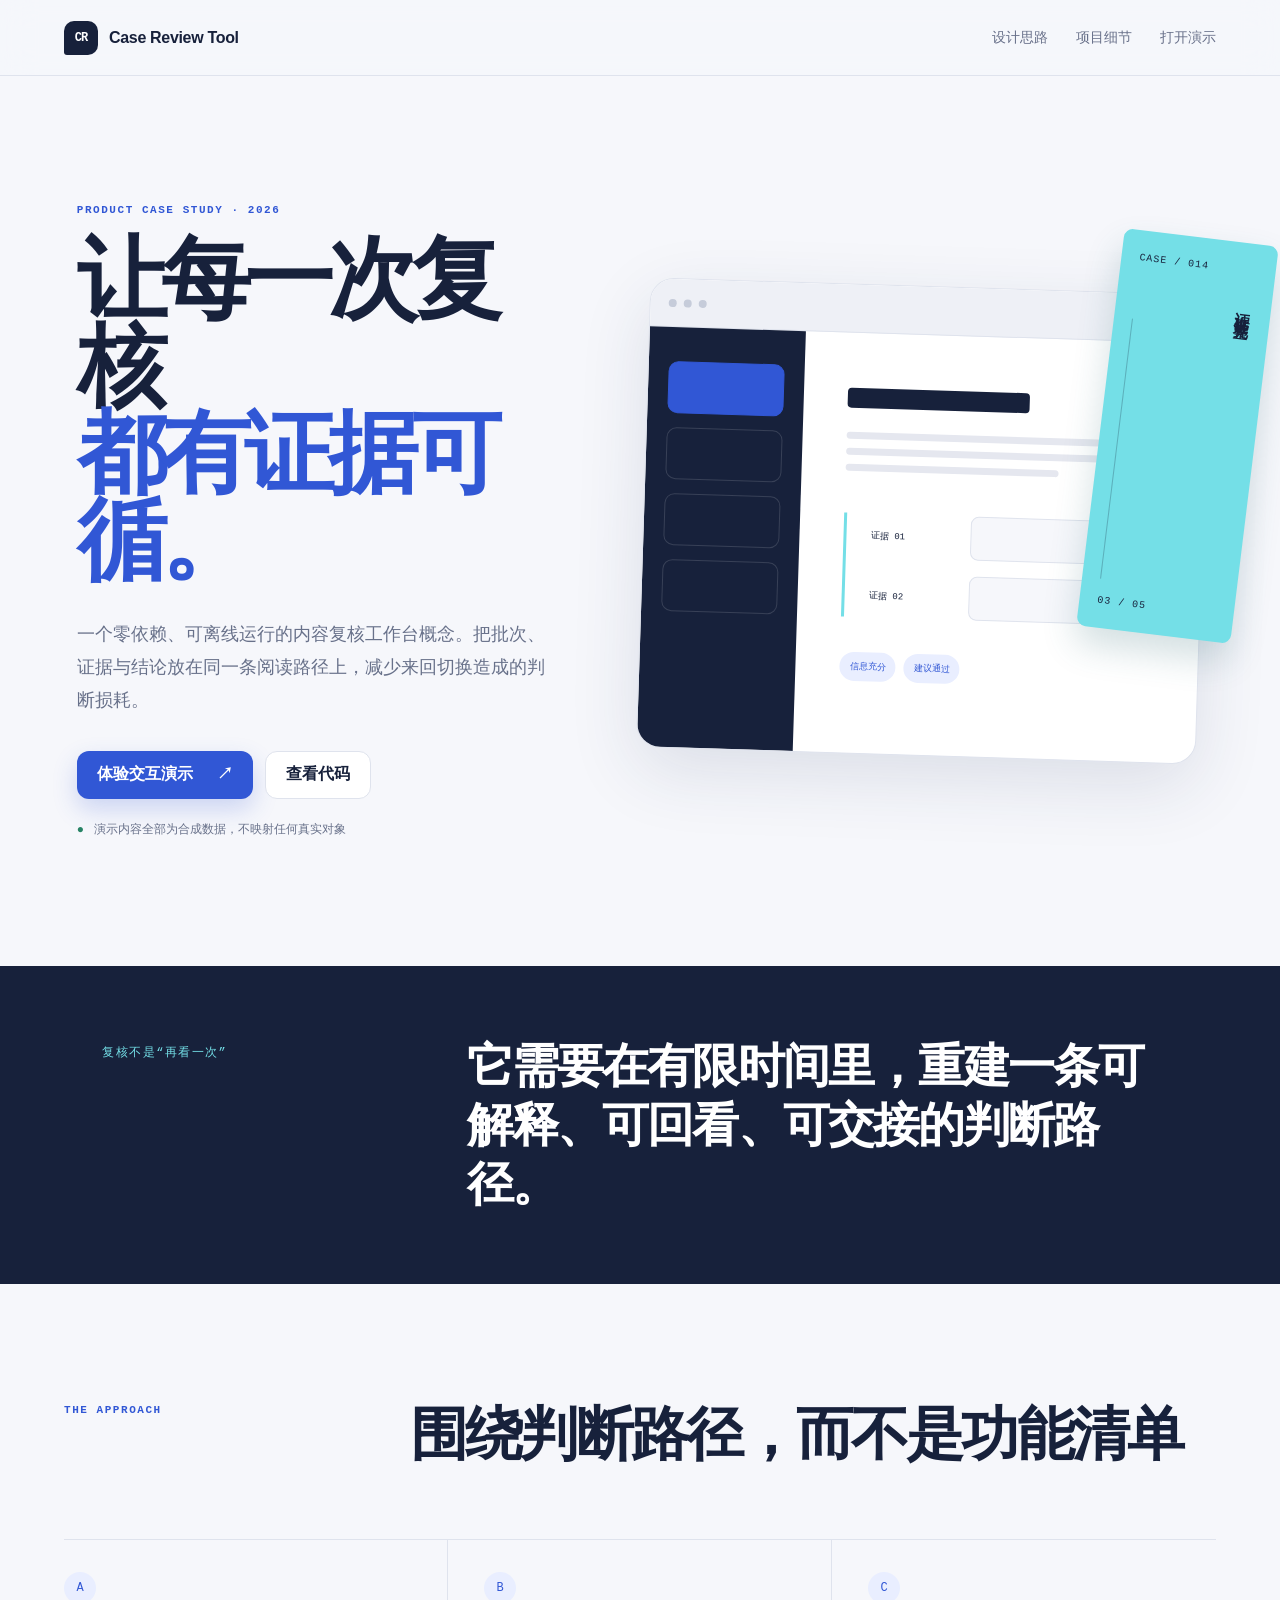
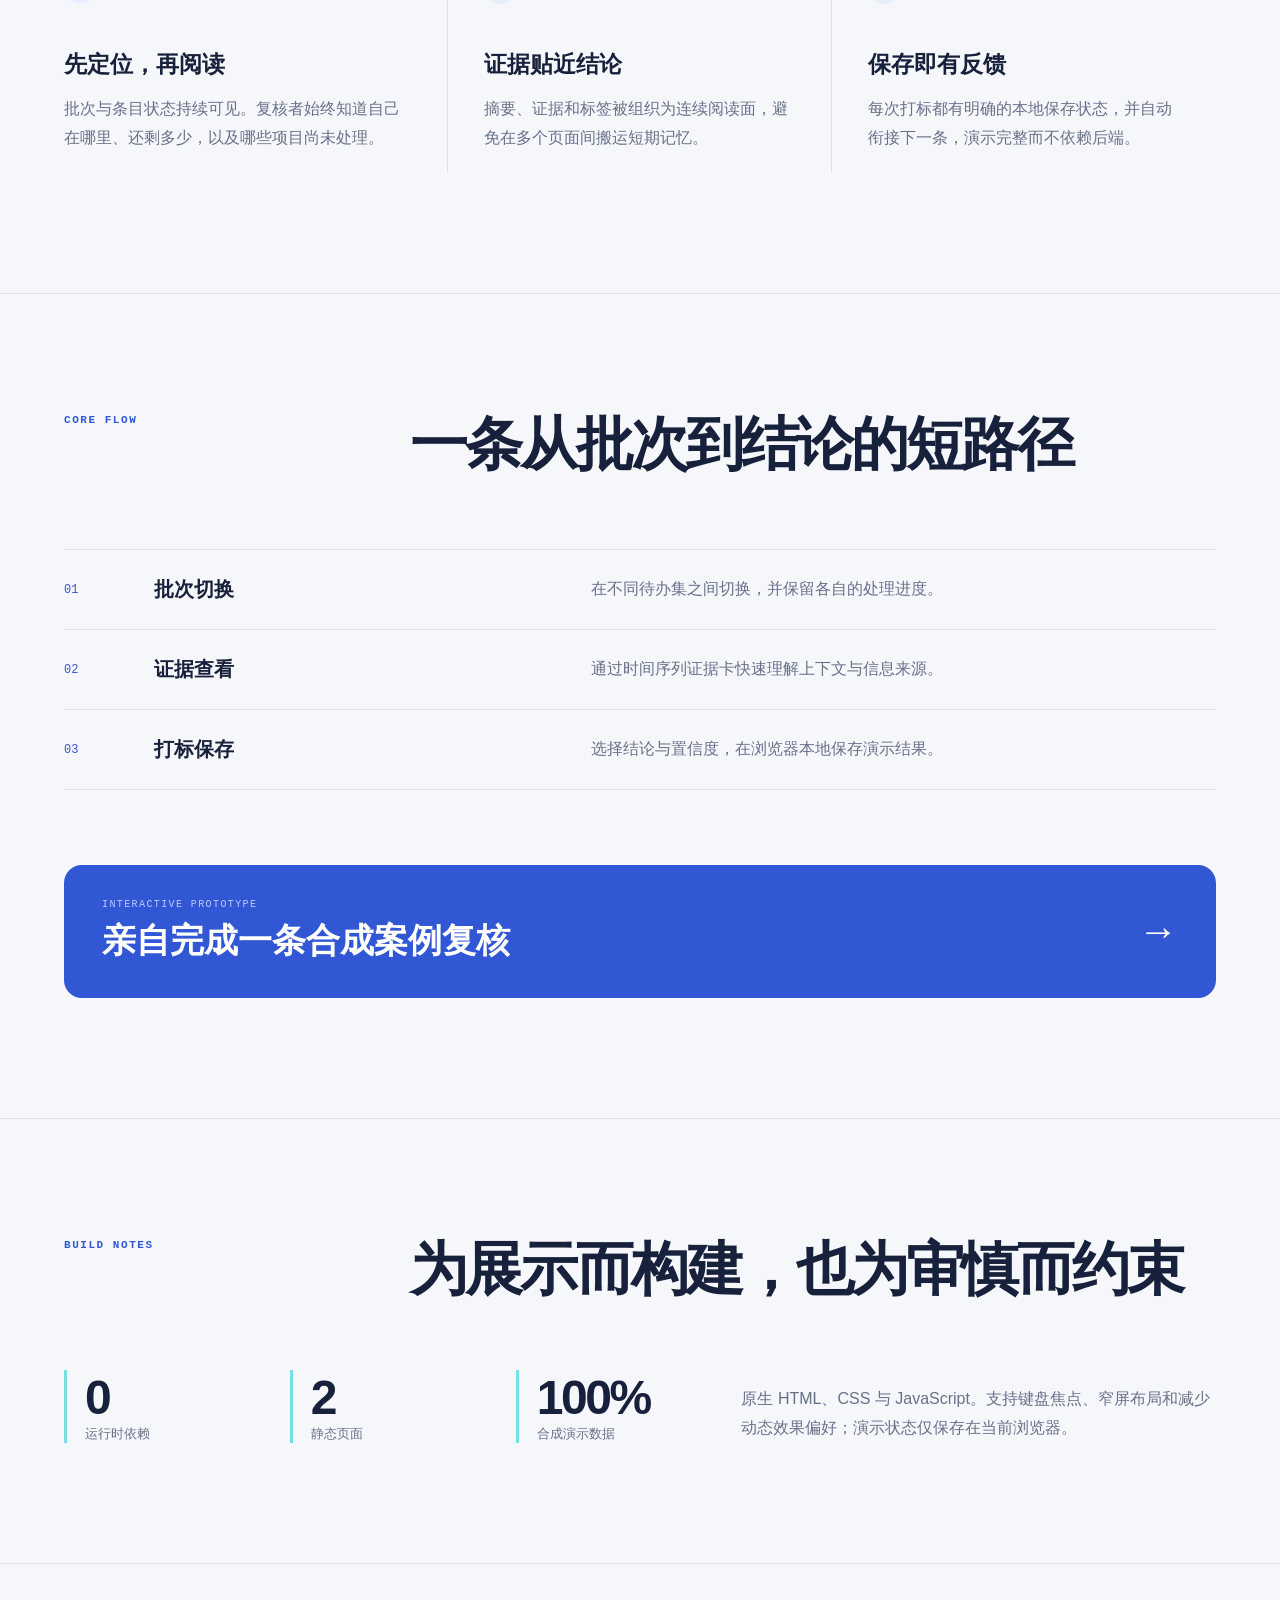
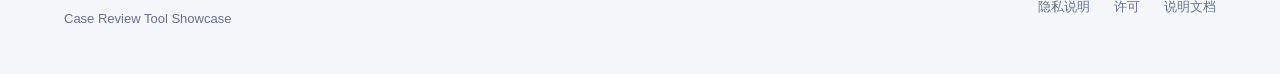
==== index.html @ 7196b728 "Add Case Review Tool portfolio and interactive demo" ====
<!-- Generated by Trae Work -->
<!doctype html>
<html lang="zh-CN">
<head>
  <meta charset="utf-8">
  <meta name="viewport" content="width=device-width, initial-scale=1">
  <meta name="description" content="Case Review Tool：面向内容审核团队的批次复核与证据标注工具作品集。页面仅使用合成数据。">
  <title>Case Review Tool — 让复核有据可循</title>
  <link rel="stylesheet" href="./assets/styles.css">
</head>
<body class="portfolio-page">
  <header class="site-header">
    <a class="wordmark" href="./index.html" aria-label="Case Review Tool 首页"><span class="wordmark-mark" aria-hidden="true">CR</span><span>Case Review Tool</span></a>
    <nav aria-label="主导航"><a href="#approach">设计思路</a><a href="#details">项目细节</a><a href="./demo.html">打开演示</a></nav>
  </header>

  <main>
    <section class="hero" aria-labelledby="hero-title">
      <div class="hero-copy">
        <p class="eyebrow">Product case study · 2026</p>
        <h1 id="hero-title">让每一次复核<br><span>都有证据可循。</span></h1>
        <p class="hero-lede">一个零依赖、可离线运行的内容复核工作台概念。把批次、证据与结论放在同一条阅读路径上，减少来回切换造成的判断损耗。</p>
        <div class="hero-actions"><a class="button button-primary" href="./demo.html">体验交互演示 <span aria-hidden="true">↗</span></a><a class="button button-quiet" href="https://github.com/4uiiowy/vicky-demo-repository">查看代码</a></div>
        <p class="data-note"><span aria-hidden="true">●</span> 演示内容全部为合成数据，不映射任何真实对象</p>
      </div>
      <div class="hero-art" aria-label="产品界面抽象预览">
        <div class="case-strip" aria-hidden="true"><span>CASE / 014</span><strong>证据链完整</strong><i></i><span>03 / 05</span></div>
        <div class="preview-window">
          <div class="preview-bar"><i></i><i></i><i></i><span>REVIEW DESK</span></div>
          <div class="preview-body">
            <div class="preview-list"><span class="selected"></span><span></span><span></span><span></span></div>
            <div class="preview-content">
              <div class="preview-title"></div>
              <div class="preview-lines"><i></i><i></i><i></i></div>
              <div class="preview-evidence"><b>证据 01</b><span></span><b>证据 02</b><span></span></div>
              <div class="preview-tags"><em>信息充分</em><em>建议通过</em></div>
            </div>
          </div>
        </div>
      </div>
    </section>

    <section class="problem-band" aria-label="核心问题">
      <p>复核不是“再看一次”</p>
      <blockquote>它需要在有限时间里，重建一条可解释、可回看、可交接的判断路径。</blockquote>
    </section>

    <section class="approach section-shell" id="approach" aria-labelledby="approach-title">
      <div class="section-heading"><p class="eyebrow">The approach</p><h2 id="approach-title">围绕判断路径，而不是功能清单</h2></div>
      <div class="principle-grid">
        <article><span class="principle-index">A</span><h3>先定位，再阅读</h3><p>批次与条目状态持续可见。复核者始终知道自己在哪里、还剩多少，以及哪些项目尚未处理。</p></article>
        <article><span class="principle-index">B</span><h3>证据贴近结论</h3><p>摘要、证据和标签被组织为连续阅读面，避免在多个页面间搬运短期记忆。</p></article>
        <article><span class="principle-index">C</span><h3>保存即有反馈</h3><p>每次打标都有明确的本地保存状态，并自动衔接下一条，演示完整而不依赖后端。</p></article>
      </div>
    </section>

    <section class="workflow section-shell" id="details" aria-labelledby="workflow-title">
      <div class="section-heading"><p class="eyebrow">Core flow</p><h2 id="workflow-title">一条从批次到结论的短路径</h2></div>
      <ol class="flow-list">
        <li><span>批次切换</span><p>在不同待办集之间切换，并保留各自的处理进度。</p></li>
        <li><span>证据查看</span><p>通过时间序列证据卡快速理解上下文与信息来源。</p></li>
        <li><span>打标保存</span><p>选择结论与置信度，在浏览器本地保存演示结果。</p></li>
      </ol>
      <a class="demo-callout" href="./demo.html"><span><small>Interactive prototype</small><strong>亲自完成一条合成案例复核</strong></span><b aria-hidden="true">→</b></a>
    </section>

    <section class="tech-notes section-shell" aria-labelledby="tech-title">
      <div class="section-heading"><p class="eyebrow">Build notes</p><h2 id="tech-title">为展示而构建，也为审慎而约束</h2></div>
      <div class="tech-grid">
        <div><strong>0</strong><span>运行时依赖</span></div><div><strong>2</strong><span>静态页面</span></div><div><strong>100%</strong><span>合成演示数据</span></div>
        <p>原生 HTML、CSS 与 JavaScript。支持键盘焦点、窄屏布局和减少动态效果偏好；演示状态仅保存在当前浏览器。</p>
      </div>
    </section>
  </main>

  <footer><p>Case Review Tool Showcase</p><div><a href="./PRIVACY.md">隐私说明</a><a href="./LICENSE">许可</a><a href="./README.md">说明文档</a></div></footer>
</body>
</html>
---- assets/styles.css ----
:root {
  --ink: #17213b;
  --muted: #68718a;
  --paper: #f6f7fb;
  --white: #ffffff;
  --line: #dfe3ed;
  --blue: #3157d5;
  --blue-dark: #2444aa;
  --blue-soft: #e9eeff;
  --cyan: #74dfe7;
  --coral: #ff806a;
  --success: #278365;
  --shadow: 0 22px 70px rgba(32, 47, 91, .12);
  --radius: 18px;
  --display: "Arial Narrow", "PingFang SC", "Microsoft YaHei", sans-serif;
  --body: Inter, ui-sans-serif, -apple-system, BlinkMacSystemFont, "Segoe UI", "PingFang SC", sans-serif;
  --mono: ui-monospace, SFMono-Regular, Menlo, Consolas, monospace;
}

* { box-sizing: border-box; }
html { scroll-behavior: smooth; }
body { margin: 0; color: var(--ink); background: var(--paper); font-family: var(--body); }
a { color: inherit; text-decoration: none; }
button, input, textarea { font: inherit; }
button, a { -webkit-tap-highlight-color: transparent; }
:focus-visible { outline: 3px solid var(--cyan); outline-offset: 3px; }

.site-header, .demo-header {
  height: 76px; padding: 0 clamp(22px, 5vw, 72px); display: flex; align-items: center;
  justify-content: space-between; background: rgba(246, 247, 251, .9); border-bottom: 1px solid var(--line);
  backdrop-filter: blur(16px); position: relative; z-index: 20;
}
.site-header { position: sticky; top: 0; }
.wordmark { display: inline-flex; align-items: center; gap: 11px; font-weight: 800; letter-spacing: -.02em; }
.wordmark-mark {
  width: 34px; height: 34px; display: grid; place-items: center; color: var(--white); background: var(--ink);
  border-radius: 10px 10px 10px 3px; font-family: var(--mono); font-size: 12px; letter-spacing: -.08em;
}
.site-header nav { display: flex; gap: 28px; color: var(--muted); font-size: 14px; }
.site-header nav a:hover, footer a:hover, .back-link:hover { color: var(--blue); }

.hero {
  min-height: calc(100vh - 76px); max-width: 1440px; margin: 0 auto; padding: clamp(70px, 10vw, 150px) clamp(24px, 6vw, 90px);
  display: grid; grid-template-columns: .92fr 1.08fr; align-items: center; gap: clamp(60px, 7vw, 120px); overflow: hidden;
}
.eyebrow, .section-caption {
  margin: 0 0 20px; color: var(--blue); font-family: var(--mono); font-size: 11px; font-weight: 800; letter-spacing: .14em; text-transform: uppercase;
}
.hero h1 {
  margin: 0; max-width: 720px; font-family: var(--display); font-size: clamp(52px, 7vw, 102px); line-height: .97; letter-spacing: -.07em; font-weight: 900;
}
.hero h1 span { color: var(--blue); }
.hero-lede { max-width: 620px; margin: 34px 0; color: var(--muted); font-size: clamp(17px, 1.4vw, 21px); line-height: 1.85; }
.hero-actions { display: flex; flex-wrap: wrap; gap: 12px; }
.button {
  min-height: 48px; padding: 0 20px; border: 0; border-radius: 12px; display: inline-flex; align-items: center; justify-content: center;
  gap: 24px; font-weight: 750; cursor: pointer; transition: transform .18s ease, box-shadow .18s ease, background .18s ease;
}
.button:hover { transform: translateY(-2px); }
.button-primary { color: var(--white); background: var(--blue); box-shadow: 0 10px 24px rgba(49, 87, 213, .22); }
.button-primary:hover { background: var(--blue-dark); box-shadow: 0 14px 28px rgba(49, 87, 213, .3); }
.button-quiet { color: var(--ink); background: var(--white); border: 1px solid var(--line); }
.data-note { margin: 22px 0 0; color: var(--muted); font-size: 12px; }
.data-note span { margin-right: 7px; color: var(--success); }

.hero-art { min-width: 0; position: relative; }
.preview-window { overflow: hidden; background: var(--white); border: 1px solid var(--line); border-radius: 24px; box-shadow: var(--shadow); transform: rotate(1.8deg); }
.preview-bar { height: 48px; padding: 0 18px; display: flex; align-items: center; gap: 7px; background: #eef0f6; border-bottom: 1px solid var(--line); }
.preview-bar i { width: 8px; height: 8px; background: #c6ccda; border-radius: 50%; }
.preview-bar span { margin-left: auto; color: #8991a5; font: 9px var(--mono); letter-spacing: .16em; }
.preview-body { min-height: 420px; display: grid; grid-template-columns: 28% 72%; }
.preview-list { padding: 34px 20px; display: flex; flex-direction: column; gap: 14px; background: var(--ink); }
.preview-list span { height: 52px; border: 1px solid rgba(255,255,255,.14); border-radius: 10px; }
.preview-list .selected { background: var(--blue); border-color: var(--blue); }
.preview-content { padding: 55px 11%; }
.preview-title { width: 58%; height: 20px; background: var(--ink); border-radius: 4px; }
.preview-lines { margin: 24px 0 42px; display: grid; gap: 9px; }
.preview-lines i { height: 7px; background: #e5e7ef; border-radius: 10px; }
.preview-lines i:last-child { width: 68%; }
.preview-evidence { padding-left: 24px; border-left: 3px solid var(--cyan); display: grid; grid-template-columns: 90px 1fr; gap: 16px 10px; align-items: center; }
.preview-evidence b { font: 9px var(--mono); }
.preview-evidence span { height: 44px; background: var(--paper); border: 1px solid var(--line); border-radius: 8px; }
.preview-tags { margin-top: 35px; display: flex; gap: 8px; }
.preview-tags em { padding: 8px 10px; color: var(--blue); background: var(--blue-soft); border-radius: 999px; font-size: 9px; font-style: normal; }
.case-strip {
  width: 155px; height: 400px; padding: 22px 18px; position: absolute; right: -52px; top: -50px; z-index: 3;
  display: flex; flex-direction: column; color: var(--ink); background: var(--cyan); border-radius: 9px; box-shadow: 0 18px 35px rgba(42, 102, 112, .2); transform: rotate(7deg);
}
.case-strip span { font: 10px var(--mono); letter-spacing: .1em; }
.case-strip strong { margin-top: 25px; font-size: 15px; writing-mode: vertical-rl; letter-spacing: .2em; }
.case-strip i { flex: 1; width: 1px; margin: 16px 0; background: rgba(23,33,59,.25); }

.problem-band { padding: 70px clamp(24px, 8vw, 120px); display: grid; grid-template-columns: .6fr 1.4fr; gap: 60px; color: var(--white); background: var(--ink); }
.problem-band p { margin: 8px 0; color: var(--cyan); font-family: var(--mono); font-size: 12px; letter-spacing: .12em; }
.problem-band blockquote { max-width: 950px; margin: 0; font-family: var(--display); font-size: clamp(28px, 3.7vw, 54px); line-height: 1.25; letter-spacing: -.04em; font-weight: 800; }
.section-shell { max-width: 1300px; margin: 0 auto; padding: 120px clamp(24px, 5vw, 72px); }
.section-heading { display: grid; grid-template-columns: .38fr 1fr; gap: 40px; align-items: start; }
.section-heading h2 { max-width: 780px; margin: 0; font-family: var(--display); font-size: clamp(36px, 4.5vw, 64px); line-height: 1.05; letter-spacing: -.05em; }
.principle-grid { margin-top: 75px; display: grid; grid-template-columns: repeat(3, 1fr); border-top: 1px solid var(--line); }
.principle-grid article { padding: 32px 36px 20px 0; border-right: 1px solid var(--line); }
.principle-grid article + article { padding-left: 36px; }
.principle-grid article:last-child { border: 0; }
.principle-index { width: 32px; height: 32px; display: grid; place-items: center; color: var(--blue); background: var(--blue-soft); border-radius: 50%; font: 12px var(--mono); }
.principle-grid h3 { margin: 45px 0 15px; font-size: 23px; }
.principle-grid p { margin: 0; color: var(--muted); line-height: 1.8; }
.workflow { border-top: 1px solid var(--line); }
.flow-list { margin: 75px 0; padding: 0; list-style: none; counter-reset: flow; border-top: 1px solid var(--line); }
.flow-list li { counter-increment: flow; padding: 26px 0; display: grid; grid-template-columns: 90px .7fr 1fr; align-items: center; border-bottom: 1px solid var(--line); }
.flow-list li::before { content: "0" counter(flow); color: var(--blue); font: 12px var(--mono); }
.flow-list span { font-size: 20px; font-weight: 800; }
.flow-list p { margin: 0; color: var(--muted); line-height: 1.65; }
.demo-callout { padding: 34px 38px; display: flex; align-items: center; justify-content: space-between; color: var(--white); background: var(--blue); border-radius: var(--radius); transition: transform .2s ease; }
.demo-callout:hover { transform: translateY(-3px); }
.demo-callout small { display: block; margin-bottom: 8px; color: #bfcafd; font: 10px var(--mono); letter-spacing: .14em; text-transform: uppercase; }
.demo-callout strong { font-size: clamp(22px, 3vw, 34px); }
.demo-callout b { font-size: 40px; }
.tech-notes { border-top: 1px solid var(--line); }
.tech-grid { margin-top: 70px; display: grid; grid-template-columns: repeat(3, .6fr) 1.5fr; gap: 36px; align-items: end; }
.tech-grid div { display: flex; flex-direction: column; border-left: 3px solid var(--cyan); padding-left: 18px; }
.tech-grid strong { font-family: var(--display); font-size: 48px; letter-spacing: -.05em; }
.tech-grid span { color: var(--muted); font-size: 13px; }
.tech-grid p { margin: 0; color: var(--muted); line-height: 1.8; }
footer { padding: 34px clamp(24px, 5vw, 72px); display: flex; justify-content: space-between; color: var(--muted); border-top: 1px solid var(--line); font-size: 13px; }
footer div { display: flex; gap: 24px; }

/* Demo */
.demo-page { height: 100vh; overflow: hidden; background: #eef1f7; }
.demo-header { height: 64px; padding-inline: 24px; background: var(--white); }
.demo-header .wordmark { font-size: 14px; }
.synthetic-badge { margin: 0; padding: 7px 10px; color: var(--muted); background: var(--paper); border: 1px solid var(--line); border-radius: 999px; font: 10px var(--mono); letter-spacing: .08em; }
.synthetic-badge span { display: inline-block; width: 6px; height: 6px; margin-right: 5px; background: var(--success); border-radius: 50%; }
.back-link { color: var(--muted); font-size: 13px; }
.review-app { height: calc(100vh - 64px); display: grid; grid-template-columns: 280px minmax(400px, 1fr) 330px; }
.batch-panel, .label-panel { min-height: 0; padding: 28px 20px; background: var(--white); overflow-y: auto; }
.batch-panel { border-right: 1px solid var(--line); }
.label-panel { border-left: 1px solid var(--line); }
.panel-label { display: flex; align-items: start; justify-content: space-between; }
.panel-label p { margin: 0 0 6px; color: var(--muted); font: 10px var(--mono); letter-spacing: .12em; text-transform: uppercase; }
.panel-label h1, .label-top h2 { margin: 0; font-size: 20px; letter-spacing: -.02em; }
.icon-button { width: 38px; height: 38px; border: 1px solid var(--line); color: var(--ink); background: var(--white); border-radius: 10px; cursor: pointer; }
.icon-button:hover:not(:disabled) { color: var(--blue); border-color: #aab9ed; }
.icon-button:disabled { opacity: .35; cursor: not-allowed; }
.batch-list { margin-top: 24px; display: grid; gap: 10px; }
.batch-button { width: 100%; padding: 15px; border: 1px solid var(--line); text-align: left; color: var(--ink); background: var(--white); border-radius: 12px; cursor: pointer; }
.batch-button:hover { border-color: #aab9ed; }
.batch-button.active { color: var(--white); background: var(--ink); border-color: var(--ink); box-shadow: 0 10px 25px rgba(23, 33, 59, .15); }
.batch-button > span { display: flex; align-items: center; justify-content: space-between; gap: 10px; }
.batch-button b { font-size: 14px; }
.batch-button em { color: var(--muted); font: 10px var(--mono); font-style: normal; }
.batch-button.active em { color: #aeb8d1; }
.progress-track { height: 3px; margin-top: 13px; overflow: hidden; background: #e1e5ee; border-radius: 5px; }
.progress-track i { display: block; height: 100%; background: var(--cyan); }
.local-note { margin-top: 28px; padding: 15px; display: flex; gap: 10px; color: var(--muted); background: var(--paper); border-radius: 10px; font-size: 11px; line-height: 1.55; }
.local-note span { color: var(--blue); }
.local-note p { margin: 0; }
.local-note strong { color: var(--ink); }
.case-panel { min-width: 0; overflow-y: auto; }
.case-toolbar { min-height: 94px; padding: 20px 34px; display: flex; align-items: center; justify-content: space-between; background: rgba(238,241,247,.94); border-bottom: 1px solid var(--line); position: sticky; top: 0; z-index: 5; backdrop-filter: blur(10px); }
.case-kicker { margin: 0 0 4px; color: var(--blue); font: 10px var(--mono); letter-spacing: .1em; text-transform: uppercase; }
.case-toolbar h2 { margin: 0; font-size: 20px; }
.case-nav { display: flex; align-items: center; gap: 10px; }
.case-nav span { min-width: 48px; text-align: center; color: var(--muted); font: 11px var(--mono); }
.case-document { max-width: 820px; margin: 0 auto; padding: 45px 44px 90px; }
.meta-row { display: flex; flex-wrap: wrap; gap: 8px; }
.meta-row span { padding: 7px 10px; color: var(--muted); background: var(--white); border: 1px solid var(--line); border-radius: 999px; font-size: 11px; }
.summary-block { margin-top: 28px; padding: 26px; background: var(--white); border: 1px solid var(--line); border-radius: var(--radius); box-shadow: 0 8px 25px rgba(44, 56, 90, .04); }
.summary-block .section-caption { margin-bottom: 12px; }
.summary-block > p:last-child { margin: 0; font-size: 17px; line-height: 1.85; }
.evidence-section { margin-top: 42px; }
.evidence-heading { display: flex; align-items: end; justify-content: space-between; }
.evidence-heading .section-caption { margin-bottom: 7px; }
.evidence-heading h3 { margin: 0; font-size: 20px; }
.evidence-heading > span { color: var(--muted); font: 11px var(--mono); }
.evidence-list { margin-top: 22px; padding-left: 30px; position: relative; display: grid; gap: 16px; }
.evidence-list::before { content: ""; width: 2px; position: absolute; left: 7px; top: 12px; bottom: 12px; background: var(--cyan); }
.evidence-card { padding: 20px; position: relative; background: var(--white); border: 1px solid var(--line); border-radius: 14px; cursor: pointer; }
.evidence-card::before { content: ""; width: 10px; height: 10px; position: absolute; left: -29px; top: 24px; background: var(--paper); border: 3px solid var(--blue); border-radius: 50%; }
.evidence-card:hover, .evidence-card.expanded { border-color: #aab9ed; box-shadow: 0 10px 25px rgba(49,87,213,.07); }
.evidence-card header { display: flex; align-items: center; justify-content: space-between; gap: 20px; }
.evidence-card h4 { margin: 0; font-size: 14px; }
.evidence-card time { color: var(--muted); font: 10px var(--mono); }
.evidence-card p { margin: 12px 0 0; color: var(--muted); font-size: 13px; line-height: 1.7; }
.evidence-detail { max-height: 0; margin-top: 0; overflow: hidden; opacity: 0; color: var(--ink); background: var(--paper); border-radius: 8px; font: 11px/1.7 var(--mono); transition: max-height .2s ease, opacity .2s ease, margin .2s ease, padding .2s ease; }
.evidence-card.expanded .evidence-detail { max-height: 130px; margin-top: 14px; padding: 12px; opacity: 1; }
.label-top > p:last-child { margin: 10px 0 26px; color: var(--muted); font-size: 12px; line-height: 1.6; }
.label-top .section-caption { margin-bottom: 7px; }
fieldset { margin: 0 0 25px; padding: 0; border: 0; }
legend, .note-field > span { margin-bottom: 11px; color: var(--muted); font-size: 11px; font-weight: 700; }
.decision-option { margin-bottom: 8px; padding: 13px; display: flex; align-items: center; gap: 10px; background: var(--white); border: 1px solid var(--line); border-radius: 11px; cursor: pointer; }
.decision-option:hover { border-color: #aab9ed; }
.decision-option:has(input:checked) { border-color: var(--blue); background: var(--blue-soft); }
.decision-option input { accent-color: var(--blue); }
.decision-option span { display: flex; flex: 1; flex-direction: column; gap: 3px; }
.decision-option b { font-size: 13px; }
.decision-option small { color: var(--muted); font-size: 10px; }
.decision-option i { color: var(--blue); font-style: normal; }
.confidence-options { display: grid; grid-template-columns: repeat(3, 1fr); gap: 7px; }
.confidence-options input { position: absolute; opacity: 0; }
.confidence-options span { height: 38px; display: grid; place-items: center; border: 1px solid var(--line); border-radius: 9px; cursor: pointer; font-size: 12px; }
.confidence-options input:checked + span { color: var(--white); background: var(--ink); border-color: var(--ink); }
.confidence-options input:focus-visible + span { outline: 3px solid var(--cyan); outline-offset: 2px; }
.note-field { display: flex; flex-wrap: wrap; justify-content: space-between; }
.note-field small { color: var(--muted); font-size: 10px; }
.note-field textarea { width: 100%; margin-top: 8px; padding: 11px; resize: vertical; color: var(--ink); background: var(--paper); border: 1px solid var(--line); border-radius: 9px; font-size: 12px; line-height: 1.5; }
.save-button { width: 100%; margin-top: 22px; }
.saved-state { min-height: 18px; margin: 10px 0 0; color: var(--success); text-align: center; font-size: 11px; }
.toast { padding: 12px 18px; position: fixed; left: 50%; bottom: 28px; z-index: 30; color: var(--white); background: var(--ink); border-radius: 10px; box-shadow: var(--shadow); opacity: 0; pointer-events: none; transform: translate(-50%, 16px); transition: opacity .2s, transform .2s; font-size: 12px; }
.toast.show { opacity: 1; transform: translate(-50%, 0); }

@media (max-width: 1050px) {
  .hero { grid-template-columns: 1fr; padding-top: 90px; }
  .hero-art { width: min(740px, 90%); margin: 0 auto; }
  .review-app { grid-template-columns: 230px 1fr; }
  .label-panel { position: fixed; right: 18px; bottom: 18px; width: min(330px, calc(100vw - 36px)); max-height: calc(100vh - 100px); z-index: 15; border: 1px solid var(--line); border-radius: 16px; box-shadow: var(--shadow); }
  .case-document { padding-right: 360px; max-width: 1100px; }
}
@media (max-width: 760px) {
  .site-header nav a:not(:last-child) { display: none; }
  .hero { min-height: auto; gap: 80px; }
  .hero-art { width: 100%; }
  .case-strip { right: -25px; height: 300px; }
  .preview-body { min-height: 300px; }
  .preview-content { padding-top: 40px; }
  .problem-band, .section-heading { grid-template-columns: 1fr; gap: 20px; }
  .principle-grid { grid-template-columns: 1fr; }
  .principle-grid article, .principle-grid article + article { padding: 28px 0; border-right: 0; border-bottom: 1px solid var(--line); }
  .principle-grid h3 { margin-top: 25px; }
  .flow-list li { grid-template-columns: 60px 1fr; }
  .flow-list p { grid-column: 2; margin-top: 8px; }
  .tech-grid { grid-template-columns: repeat(3, 1fr); }
  .tech-grid p { grid-column: 1 / -1; }
  footer { gap: 20px; flex-direction: column; }
  .demo-header .synthetic-badge { display: none; }
  .review-app { display: block; overflow-y: auto; }
  .batch-panel { min-height: auto; overflow: visible; border-right: 0; border-bottom: 1px solid var(--line); }
  .batch-list { grid-template-columns: repeat(3, minmax(170px, 1fr)); overflow-x: auto; padding-bottom: 6px; }
  .local-note { display: none; }
  .case-panel { overflow: visible; }
  .case-toolbar { position: static; }
  .case-document { padding: 30px 20px 430px; }
  .label-panel { bottom: 10px; right: 10px; width: calc(100vw - 20px); max-height: 390px; }
}
@media (max-width: 520px) {
  .hero h1 { font-size: 50px; }
  .preview-list { display: none; }
  .preview-body { grid-template-columns: 1fr; }
  .case-strip { display: none; }
  .section-shell { padding-block: 82px; }
  .tech-grid { grid-template-columns: 1fr; }
  .tech-grid p { grid-column: auto; }
  .demo-header { padding-inline: 14px; }
  .demo-header .wordmark span:last-child { display: none; }
  .case-toolbar { padding: 16px; }
  .case-toolbar h2 { font-size: 16px; }
}
@media (prefers-reduced-motion: reduce) {
  html { scroll-behavior: auto; }
  *, *::before, *::after { transition-duration: .01ms !important; animation-duration: .01ms !important; animation-iteration-count: 1 !important; }
}
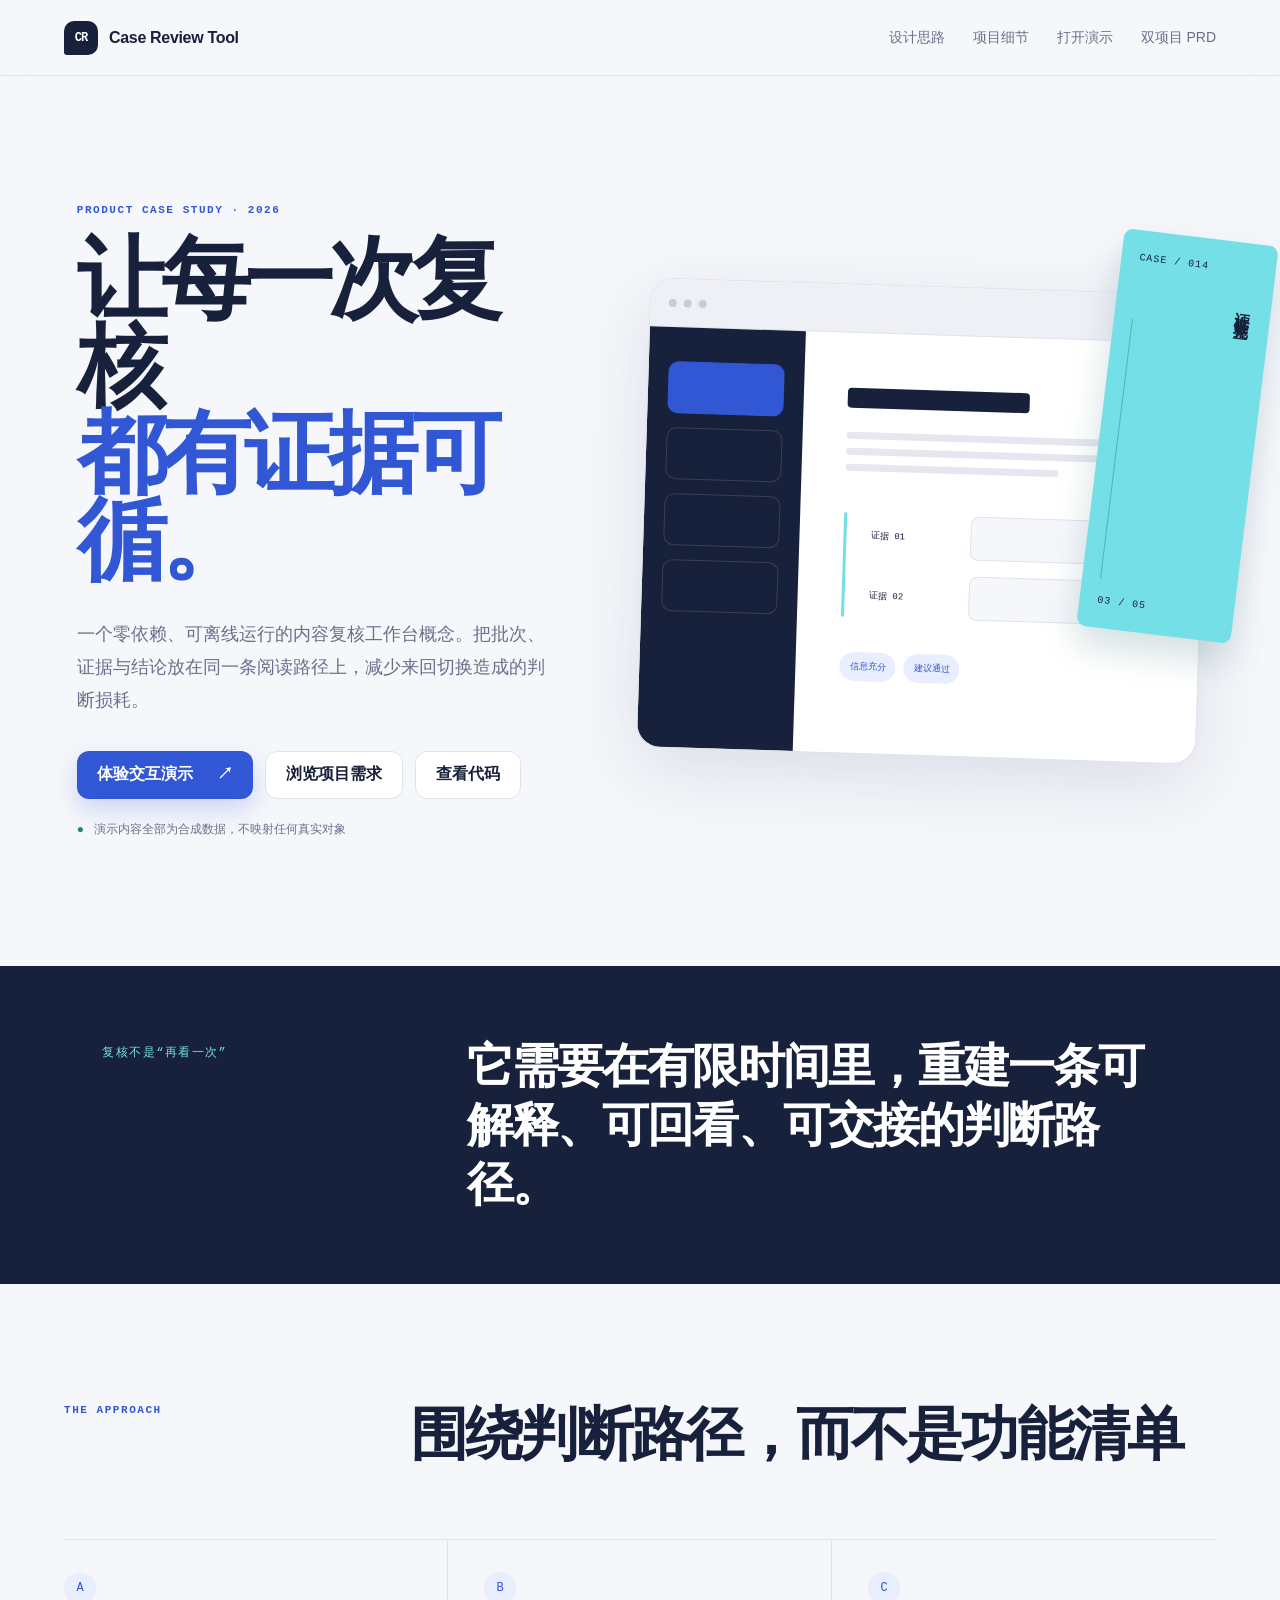
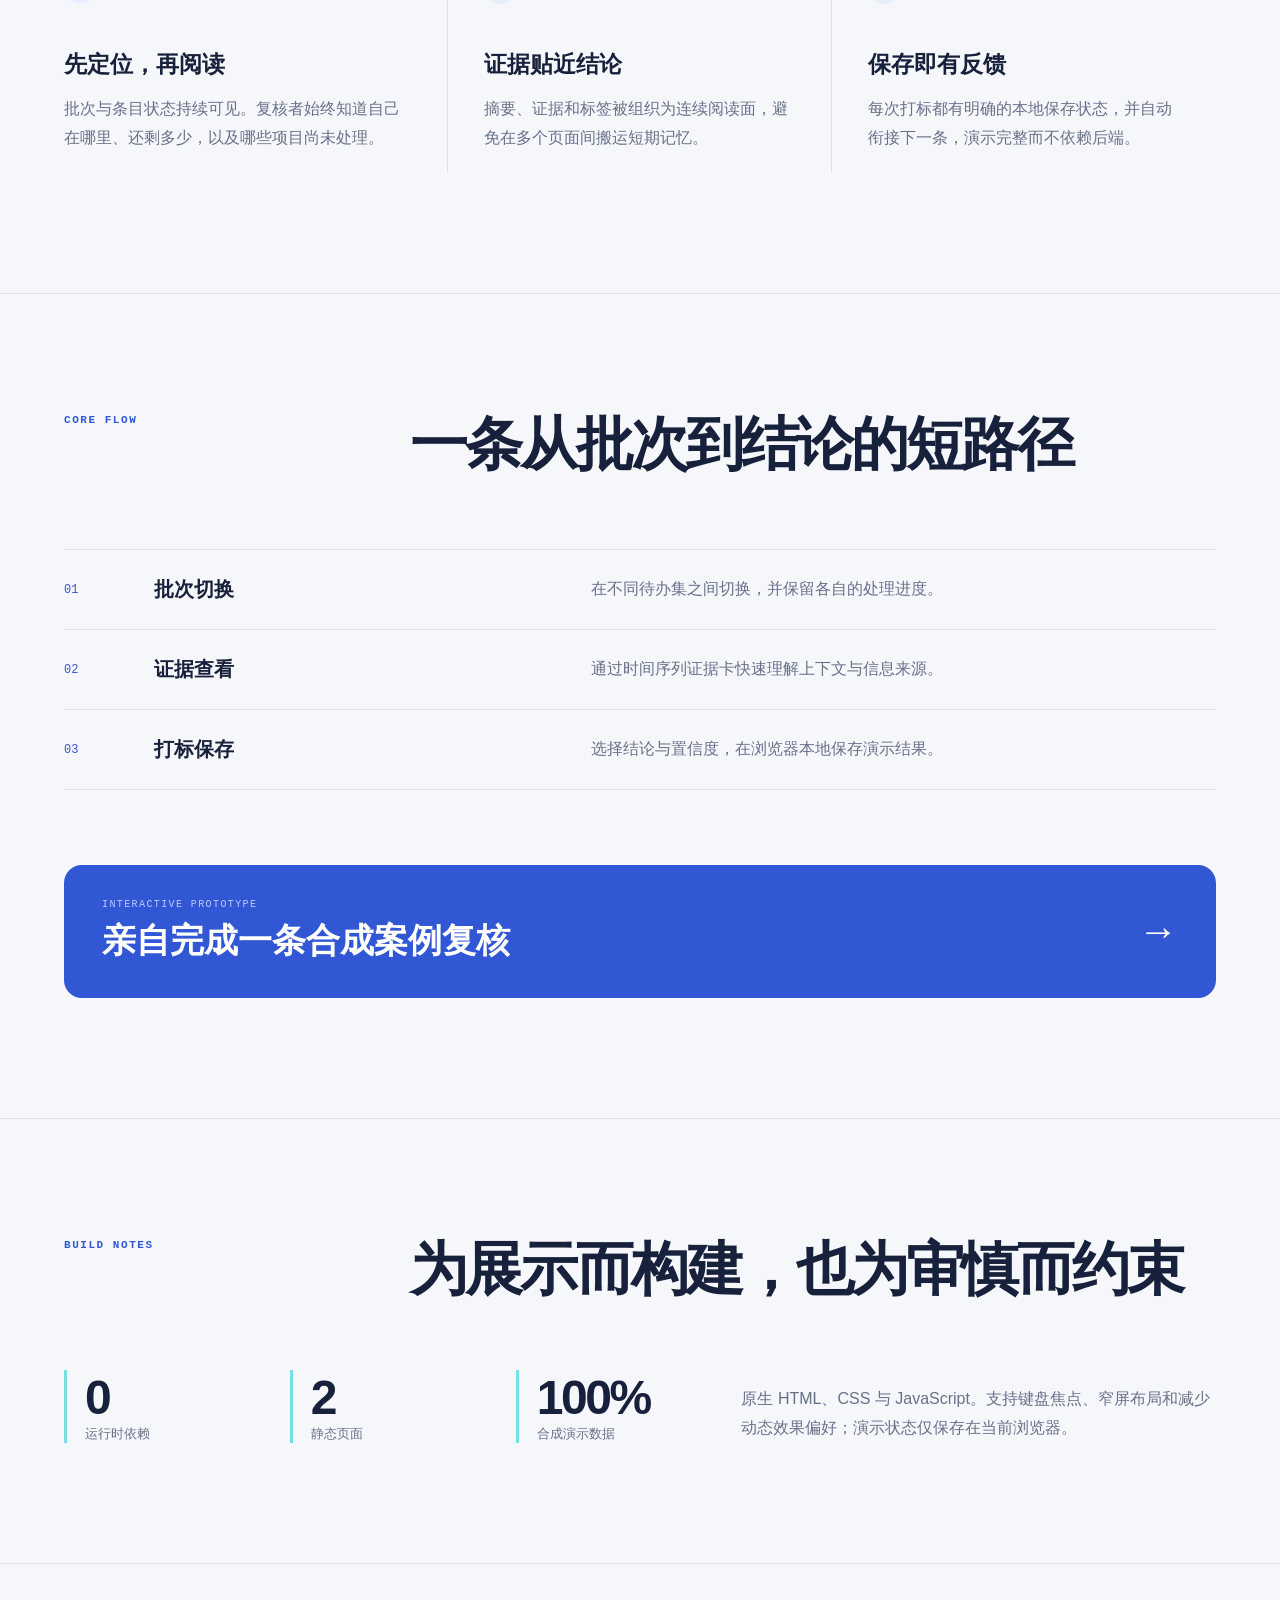
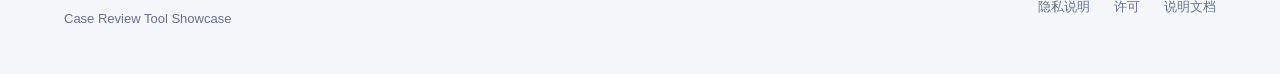
==== commit d49f010c: "添加 AI 双项目需求文档" ====
--- a/index.html
+++ b/index.html
@@ -11,7 +11,7 @@
 <body class="portfolio-page">
   <header class="site-header">
     <a class="wordmark" href="./index.html" aria-label="Case Review Tool 首页"><span class="wordmark-mark" aria-hidden="true">CR</span><span>Case Review Tool</span></a>
-    <nav aria-label="主导航"><a href="#approach">设计思路</a><a href="#details">项目细节</a><a href="./demo.html">打开演示</a></nav>
+    <nav aria-label="主导航"><a href="#approach">设计思路</a><a href="#details">项目细节</a><a href="./demo.html">打开演示</a><a href="./requirements.html">双项目 PRD</a></nav>
   </header>
 
   <main>
@@ -20,7 +20,7 @@
         <p class="eyebrow">Product case study · 2026</p>
         <h1 id="hero-title">让每一次复核<br><span>都有证据可循。</span></h1>
         <p class="hero-lede">一个零依赖、可离线运行的内容复核工作台概念。把批次、证据与结论放在同一条阅读路径上，减少来回切换造成的判断损耗。</p>
-        <div class="hero-actions"><a class="button button-primary" href="./demo.html">体验交互演示 <span aria-hidden="true">↗</span></a><a class="button button-quiet" href="https://github.com/4uiiowy/vicky-demo-repository">查看代码</a></div>
+        <div class="hero-actions"><a class="button button-primary" href="./demo.html">体验交互演示 <span aria-hidden="true">↗</span></a><a class="button button-quiet" href="./requirements.html">浏览项目需求</a><a class="button button-quiet" href="https://github.com/4uiiowy/vicky-demo-repository">查看代码</a></div>
         <p class="data-note"><span aria-hidden="true">●</span> 演示内容全部为合成数据，不映射任何真实对象</p>
       </div>
       <div class="hero-art" aria-label="产品界面抽象预览">
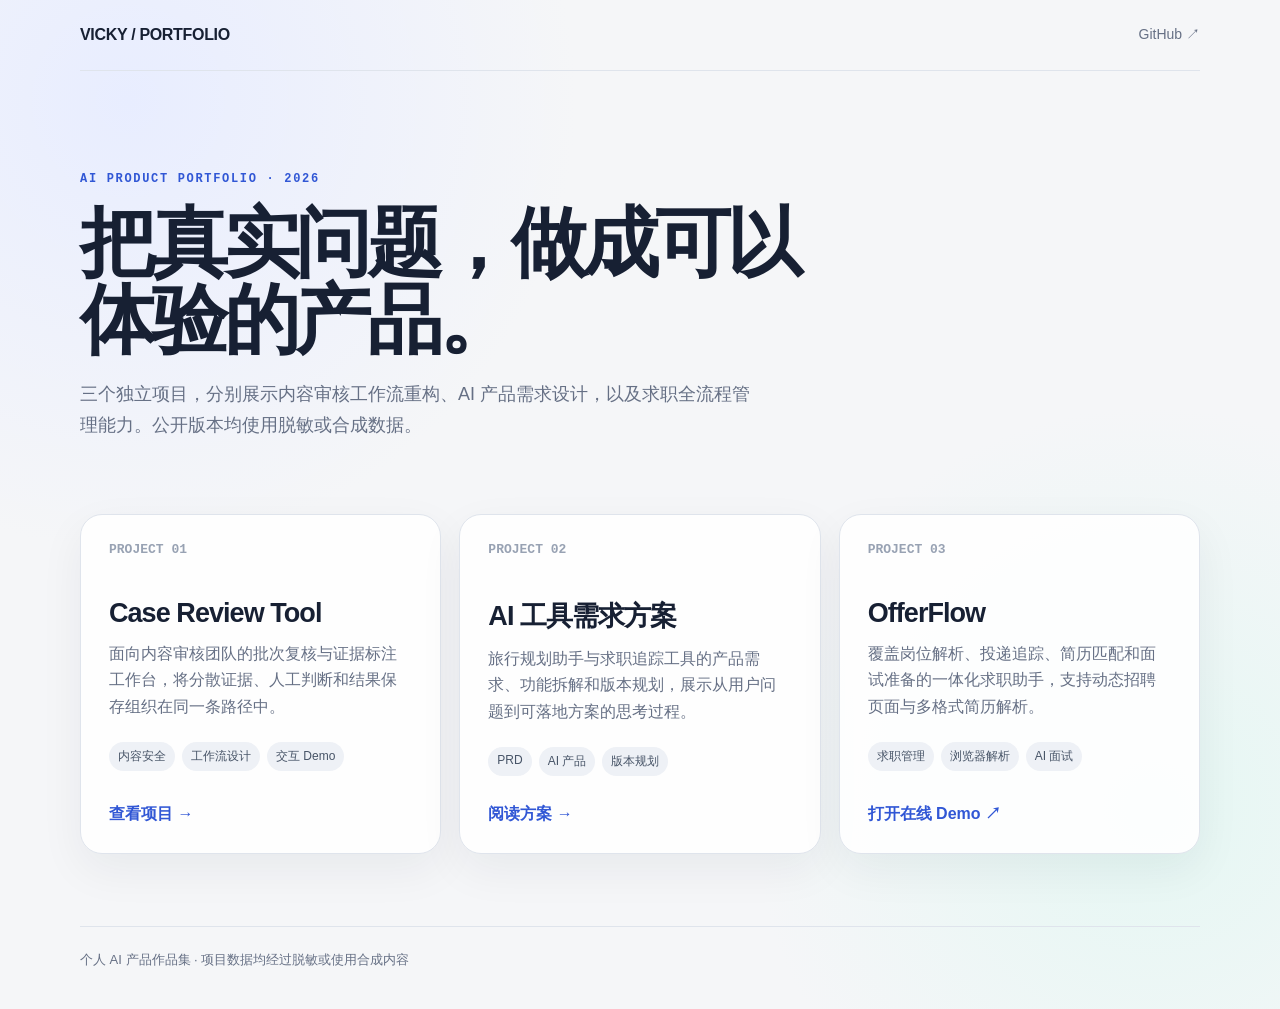
==== commit 46b6f99a: "整理三个项目目录" ====
--- a/index.html
+++ b/index.html
@@ -1,78 +1,108 @@
-<!-- Generated by Trae Work -->
 <!doctype html>
 <html lang="zh-CN">
 <head>
   <meta charset="utf-8">
   <meta name="viewport" content="width=device-width, initial-scale=1">
-  <meta name="description" content="Case Review Tool：面向内容审核团队的批次复核与证据标注工具作品集。页面仅使用合成数据。">
-  <title>Case Review Tool — 让复核有据可循</title>
-  <link rel="stylesheet" href="./assets/styles.css">
+  <meta name="description" content="Vicky 的 AI 产品作品集：Case Review Tool、AI 工具需求方案与 OfferFlow。">
+  <title>Vicky · AI 产品作品集</title>
+  <style>
+    :root {
+      color-scheme: light;
+      --ink: #172033;
+      --muted: #667085;
+      --line: #dfe4ec;
+      --paper: #f5f6f8;
+      --card: rgba(255,255,255,.9);
+      --accent: #3157d5;
+    }
+    * { box-sizing: border-box; }
+    body {
+      margin: 0;
+      min-height: 100vh;
+      color: var(--ink);
+      background:
+        radial-gradient(circle at 10% 10%, #e8edff 0, transparent 28rem),
+        radial-gradient(circle at 90% 80%, #e5f7f3 0, transparent 25rem),
+        var(--paper);
+      font-family: Inter, "PingFang SC", "Microsoft YaHei", sans-serif;
+    }
+    a { color: inherit; text-decoration: none; }
+    header, main, footer { width: min(1120px, calc(100% - 40px)); margin-inline: auto; }
+    header {
+      display: flex;
+      align-items: center;
+      justify-content: space-between;
+      padding: 26px 0;
+      border-bottom: 1px solid var(--line);
+    }
+    .brand { font-weight: 760; letter-spacing: -.02em; }
+    .github { color: var(--muted); font-size: 14px; }
+    .hero { padding: 88px 0 54px; }
+    .eyebrow { color: var(--accent); font: 700 12px/1.4 ui-monospace, monospace; letter-spacing: .14em; text-transform: uppercase; }
+    h1 { max-width: 760px; margin: 16px 0 20px; font-size: clamp(42px, 7vw, 76px); line-height: 1.02; letter-spacing: -.055em; }
+    .lead { max-width: 680px; color: var(--muted); font-size: 18px; line-height: 1.75; }
+    .grid { display: grid; grid-template-columns: repeat(3, 1fr); gap: 18px; padding-bottom: 72px; }
+    .card {
+      display: flex;
+      min-height: 330px;
+      flex-direction: column;
+      padding: 28px;
+      border: 1px solid var(--line);
+      border-radius: 22px;
+      background: var(--card);
+      box-shadow: 0 16px 45px rgba(23, 32, 51, .06);
+      transition: transform .2s ease, box-shadow .2s ease;
+    }
+    .card:hover { transform: translateY(-5px); box-shadow: 0 22px 55px rgba(23, 32, 51, .11); }
+    .number { color: #98a2b3; font: 600 13px/1 ui-monospace, monospace; }
+    h2 { margin: 42px 0 12px; font-size: 27px; letter-spacing: -.035em; }
+    .card p { margin: 0; color: var(--muted); line-height: 1.65; }
+    .tags { display: flex; flex-wrap: wrap; gap: 7px; margin-top: 22px; }
+    .tags span { padding: 6px 9px; border-radius: 999px; background: #eef1f6; color: #475467; font-size: 12px; }
+    .open { margin-top: auto; padding-top: 28px; color: var(--accent); font-weight: 700; }
+    footer { padding: 24px 0 40px; border-top: 1px solid var(--line); color: var(--muted); font-size: 13px; }
+    @media (max-width: 820px) {
+      .hero { padding-top: 56px; }
+      .grid { grid-template-columns: 1fr; }
+      .card { min-height: 260px; }
+    }
+  </style>
 </head>
-<body class="portfolio-page">
-  <header class="site-header">
-    <a class="wordmark" href="./index.html" aria-label="Case Review Tool 首页"><span class="wordmark-mark" aria-hidden="true">CR</span><span>Case Review Tool</span></a>
-    <nav aria-label="主导航"><a href="#approach">设计思路</a><a href="#details">项目细节</a><a href="./demo.html">打开演示</a><a href="./requirements.html">双项目 PRD</a></nav>
+<body>
+  <header>
+    <a class="brand" href="./">VICKY / PORTFOLIO</a>
+    <a class="github" href="https://github.com/4uiiowy/vicky-demo-repository">GitHub ↗</a>
   </header>
-
   <main>
-    <section class="hero" aria-labelledby="hero-title">
-      <div class="hero-copy">
-        <p class="eyebrow">Product case study · 2026</p>
-        <h1 id="hero-title">让每一次复核<br><span>都有证据可循。</span></h1>
-        <p class="hero-lede">一个零依赖、可离线运行的内容复核工作台概念。把批次、证据与结论放在同一条阅读路径上，减少来回切换造成的判断损耗。</p>
-        <div class="hero-actions"><a class="button button-primary" href="./demo.html">体验交互演示 <span aria-hidden="true">↗</span></a><a class="button button-quiet" href="./requirements.html">浏览项目需求</a><a class="button button-quiet" href="https://github.com/4uiiowy/vicky-demo-repository">查看代码</a></div>
-        <p class="data-note"><span aria-hidden="true">●</span> 演示内容全部为合成数据，不映射任何真实对象</p>
-      </div>
-      <div class="hero-art" aria-label="产品界面抽象预览">
-        <div class="case-strip" aria-hidden="true"><span>CASE / 014</span><strong>证据链完整</strong><i></i><span>03 / 05</span></div>
-        <div class="preview-window">
-          <div class="preview-bar"><i></i><i></i><i></i><span>REVIEW DESK</span></div>
-          <div class="preview-body">
-            <div class="preview-list"><span class="selected"></span><span></span><span></span><span></span></div>
-            <div class="preview-content">
-              <div class="preview-title"></div>
-              <div class="preview-lines"><i></i><i></i><i></i></div>
-              <div class="preview-evidence"><b>证据 01</b><span></span><b>证据 02</b><span></span></div>
-              <div class="preview-tags"><em>信息充分</em><em>建议通过</em></div>
-            </div>
-          </div>
-        </div>
-      </div>
+    <section class="hero">
+      <p class="eyebrow">AI Product Portfolio · 2026</p>
+      <h1>把真实问题，做成可以体验的产品。</h1>
+      <p class="lead">三个独立项目，分别展示内容审核工作流重构、AI 产品需求设计，以及求职全流程管理能力。公开版本均使用脱敏或合成数据。</p>
     </section>
-
-    <section class="problem-band" aria-label="核心问题">
-      <p>复核不是“再看一次”</p>
-      <blockquote>它需要在有限时间里，重建一条可解释、可回看、可交接的判断路径。</blockquote>
-    </section>
-
-    <section class="approach section-shell" id="approach" aria-labelledby="approach-title">
-      <div class="section-heading"><p class="eyebrow">The approach</p><h2 id="approach-title">围绕判断路径，而不是功能清单</h2></div>
-      <div class="principle-grid">
-        <article><span class="principle-index">A</span><h3>先定位，再阅读</h3><p>批次与条目状态持续可见。复核者始终知道自己在哪里、还剩多少，以及哪些项目尚未处理。</p></article>
-        <article><span class="principle-index">B</span><h3>证据贴近结论</h3><p>摘要、证据和标签被组织为连续阅读面，避免在多个页面间搬运短期记忆。</p></article>
-        <article><span class="principle-index">C</span><h3>保存即有反馈</h3><p>每次打标都有明确的本地保存状态，并自动衔接下一条，演示完整而不依赖后端。</p></article>
-      </div>
-    </section>
-
-    <section class="workflow section-shell" id="details" aria-labelledby="workflow-title">
-      <div class="section-heading"><p class="eyebrow">Core flow</p><h2 id="workflow-title">一条从批次到结论的短路径</h2></div>
-      <ol class="flow-list">
-        <li><span>批次切换</span><p>在不同待办集之间切换，并保留各自的处理进度。</p></li>
-        <li><span>证据查看</span><p>通过时间序列证据卡快速理解上下文与信息来源。</p></li>
-        <li><span>打标保存</span><p>选择结论与置信度，在浏览器本地保存演示结果。</p></li>
-      </ol>
-      <a class="demo-callout" href="./demo.html"><span><small>Interactive prototype</small><strong>亲自完成一条合成案例复核</strong></span><b aria-hidden="true">→</b></a>
-    </section>
-
-    <section class="tech-notes section-shell" aria-labelledby="tech-title">
-      <div class="section-heading"><p class="eyebrow">Build notes</p><h2 id="tech-title">为展示而构建，也为审慎而约束</h2></div>
-      <div class="tech-grid">
-        <div><strong>0</strong><span>运行时依赖</span></div><div><strong>2</strong><span>静态页面</span></div><div><strong>100%</strong><span>合成演示数据</span></div>
-        <p>原生 HTML、CSS 与 JavaScript。支持键盘焦点、窄屏布局和减少动态效果偏好；演示状态仅保存在当前浏览器。</p>
-      </div>
+    <section class="grid" aria-label="项目列表">
+      <a class="card" href="./case-review-tool/">
+        <span class="number">PROJECT 01</span>
+        <h2>Case Review Tool</h2>
+        <p>面向内容审核团队的批次复核与证据标注工作台，将分散证据、人工判断和结果保存组织在同一条路径中。</p>
+        <div class="tags"><span>内容安全</span><span>工作流设计</span><span>交互 Demo</span></div>
+        <span class="open">查看项目 →</span>
+      </a>
+      <a class="card" href="./ai-tools-requirements/">
+        <span class="number">PROJECT 02</span>
+        <h2>AI 工具需求方案</h2>
+        <p>旅行规划助手与求职追踪工具的产品需求、功能拆解和版本规划，展示从用户问题到可落地方案的思考过程。</p>
+        <div class="tags"><span>PRD</span><span>AI 产品</span><span>版本规划</span></div>
+        <span class="open">阅读方案 →</span>
+      </a>
+      <a class="card" href="https://offerflow-u2hq.onrender.com/">
+        <span class="number">PROJECT 03</span>
+        <h2>OfferFlow</h2>
+        <p>覆盖岗位解析、投递追踪、简历匹配和面试准备的一体化求职助手，支持动态招聘页面与多格式简历解析。</p>
+        <div class="tags"><span>求职管理</span><span>浏览器解析</span><span>AI 面试</span></div>
+        <span class="open">打开在线 Demo ↗</span>
+      </a>
     </section>
   </main>
-
-  <footer><p>Case Review Tool Showcase</p><div><a href="./PRIVACY.md">隐私说明</a><a href="./LICENSE">许可</a><a href="./README.md">说明文档</a></div></footer>
+  <footer>个人 AI 产品作品集 · 项目数据均经过脱敏或使用合成内容</footer>
 </body>
 </html>
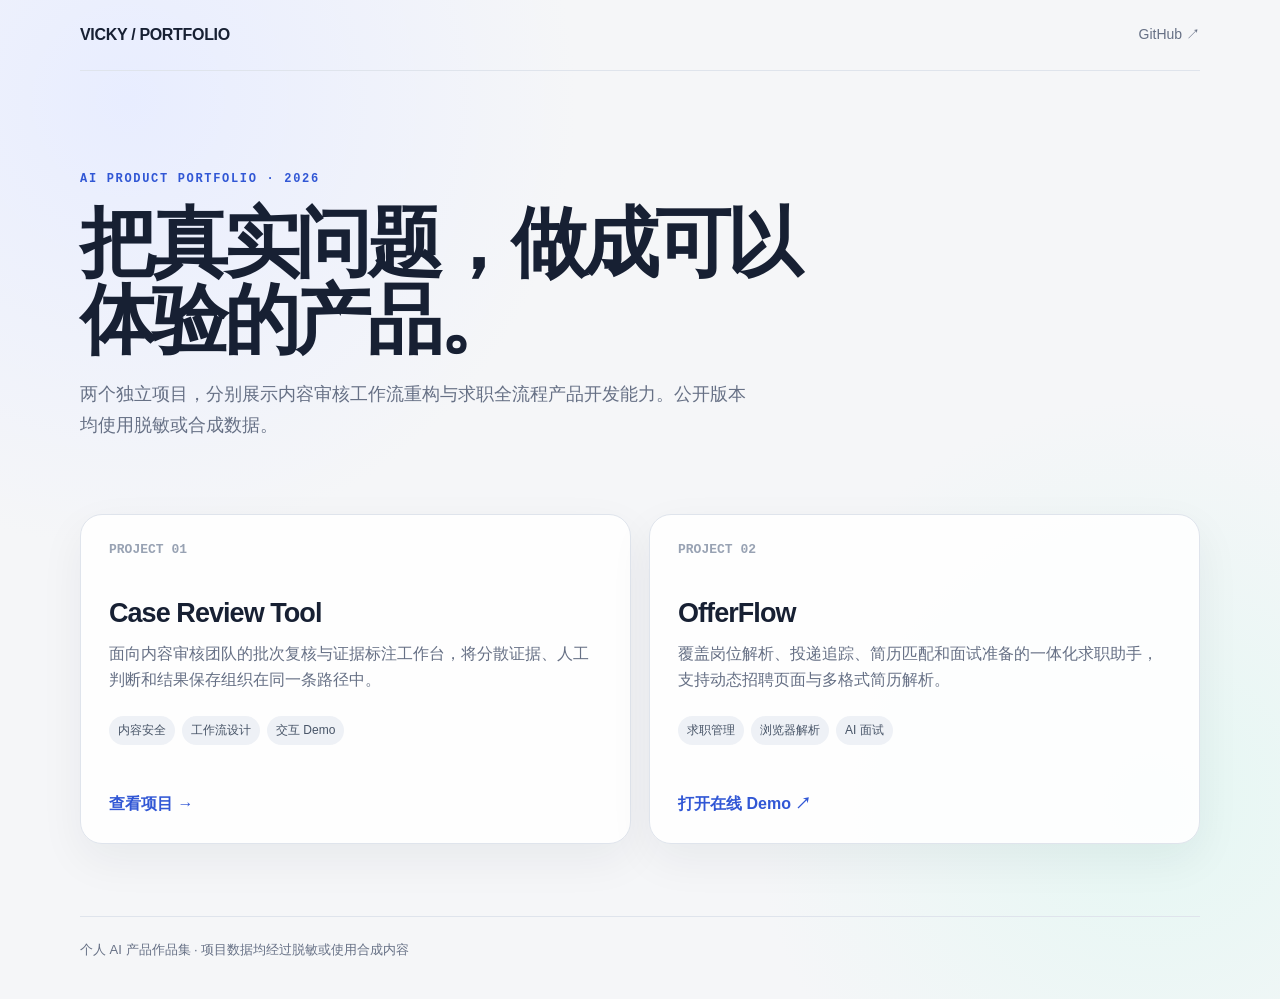
==== commit a27e360c: "修正作品集为双项目结构" ====
--- a/index.html
+++ b/index.html
@@ -3,7 +3,7 @@
 <head>
   <meta charset="utf-8">
   <meta name="viewport" content="width=device-width, initial-scale=1">
-  <meta name="description" content="Vicky 的 AI 产品作品集：Case Review Tool、AI 工具需求方案与 OfferFlow。">
+  <meta name="description" content="Vicky 的 AI 产品作品集：Case Review Tool 与 OfferFlow。">
   <title>Vicky · AI 产品作品集</title>
   <style>
     :root {
@@ -41,7 +41,7 @@
     .eyebrow { color: var(--accent); font: 700 12px/1.4 ui-monospace, monospace; letter-spacing: .14em; text-transform: uppercase; }
     h1 { max-width: 760px; margin: 16px 0 20px; font-size: clamp(42px, 7vw, 76px); line-height: 1.02; letter-spacing: -.055em; }
     .lead { max-width: 680px; color: var(--muted); font-size: 18px; line-height: 1.75; }
-    .grid { display: grid; grid-template-columns: repeat(3, 1fr); gap: 18px; padding-bottom: 72px; }
+    .grid { display: grid; grid-template-columns: repeat(2, minmax(0, 1fr)); gap: 18px; padding-bottom: 72px; }
     .card {
       display: flex;
       min-height: 330px;
@@ -77,7 +77,7 @@
     <section class="hero">
       <p class="eyebrow">AI Product Portfolio · 2026</p>
       <h1>把真实问题，做成可以体验的产品。</h1>
-      <p class="lead">三个独立项目，分别展示内容审核工作流重构、AI 产品需求设计，以及求职全流程管理能力。公开版本均使用脱敏或合成数据。</p>
+      <p class="lead">两个独立项目，分别展示内容审核工作流重构与求职全流程产品开发能力。公开版本均使用脱敏或合成数据。</p>
     </section>
     <section class="grid" aria-label="项目列表">
       <a class="card" href="./case-review-tool/">
@@ -87,15 +87,8 @@
         <div class="tags"><span>内容安全</span><span>工作流设计</span><span>交互 Demo</span></div>
         <span class="open">查看项目 →</span>
       </a>
-      <a class="card" href="./ai-tools-requirements/">
+      <a class="card" href="https://offerflow-u2hq.onrender.com/">
         <span class="number">PROJECT 02</span>
-        <h2>AI 工具需求方案</h2>
-        <p>旅行规划助手与求职追踪工具的产品需求、功能拆解和版本规划，展示从用户问题到可落地方案的思考过程。</p>
-        <div class="tags"><span>PRD</span><span>AI 产品</span><span>版本规划</span></div>
-        <span class="open">阅读方案 →</span>
-      </a>
-      <a class="card" href="https://offerflow-u2hq.onrender.com/">
-        <span class="number">PROJECT 03</span>
         <h2>OfferFlow</h2>
         <p>覆盖岗位解析、投递追踪、简历匹配和面试准备的一体化求职助手，支持动态招聘页面与多格式简历解析。</p>
         <div class="tags"><span>求职管理</span><span>浏览器解析</span><span>AI 面试</span></div>
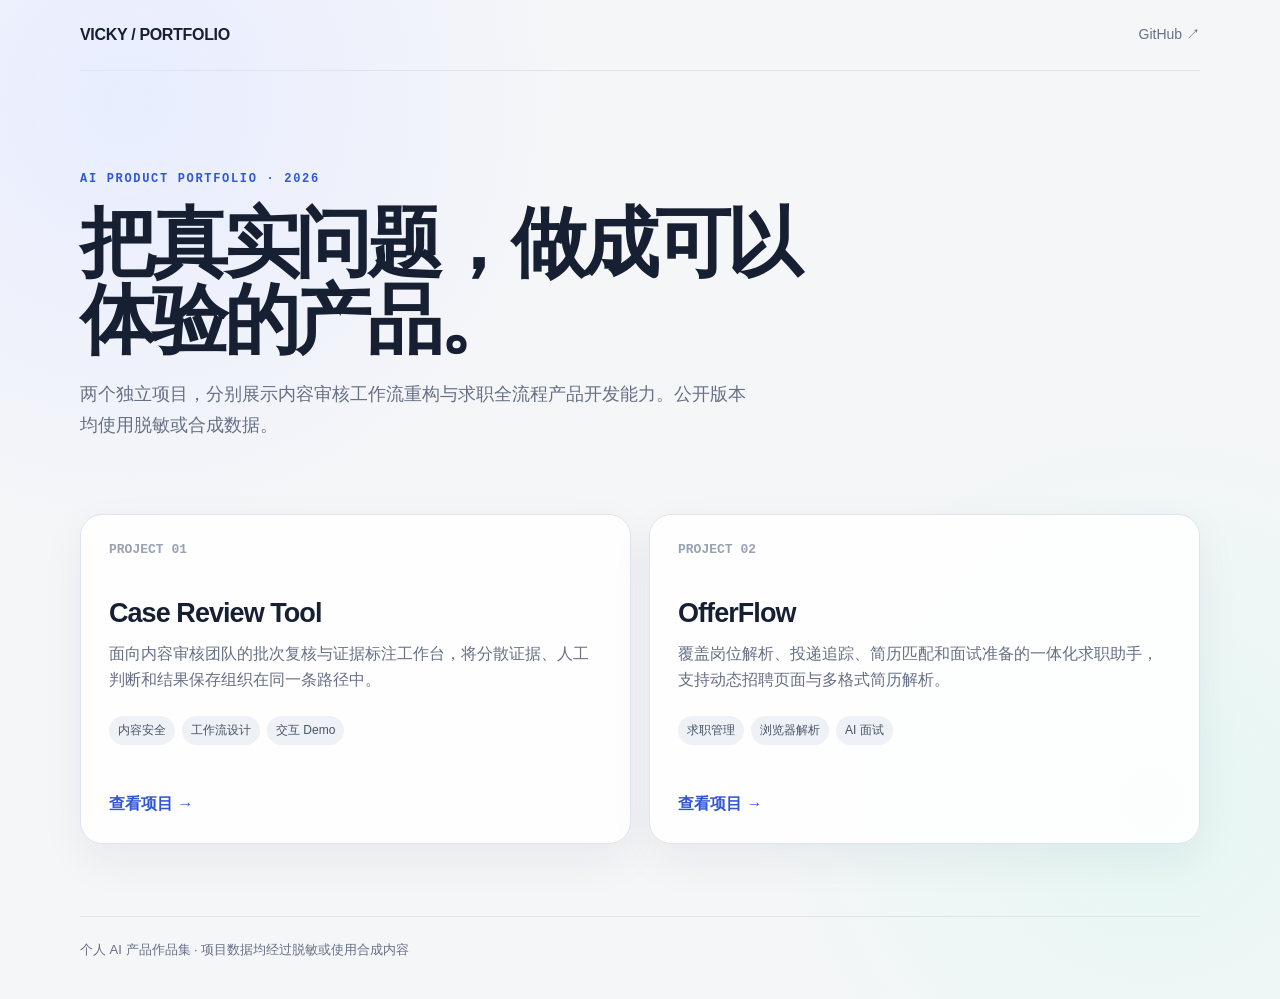
==== commit c9f51485: "新增 OfferFlow 项目介绍页" ====
--- a/index.html
+++ b/index.html
@@ -87,12 +87,12 @@
         <div class="tags"><span>内容安全</span><span>工作流设计</span><span>交互 Demo</span></div>
         <span class="open">查看项目 →</span>
       </a>
-      <a class="card" href="https://offerflow-u2hq.onrender.com/">
+      <a class="card" href="./offerflow/project.html">
         <span class="number">PROJECT 02</span>
         <h2>OfferFlow</h2>
         <p>覆盖岗位解析、投递追踪、简历匹配和面试准备的一体化求职助手，支持动态招聘页面与多格式简历解析。</p>
         <div class="tags"><span>求职管理</span><span>浏览器解析</span><span>AI 面试</span></div>
-        <span class="open">打开在线 Demo ↗</span>
+        <span class="open">查看项目 →</span>
       </a>
     </section>
   </main>
